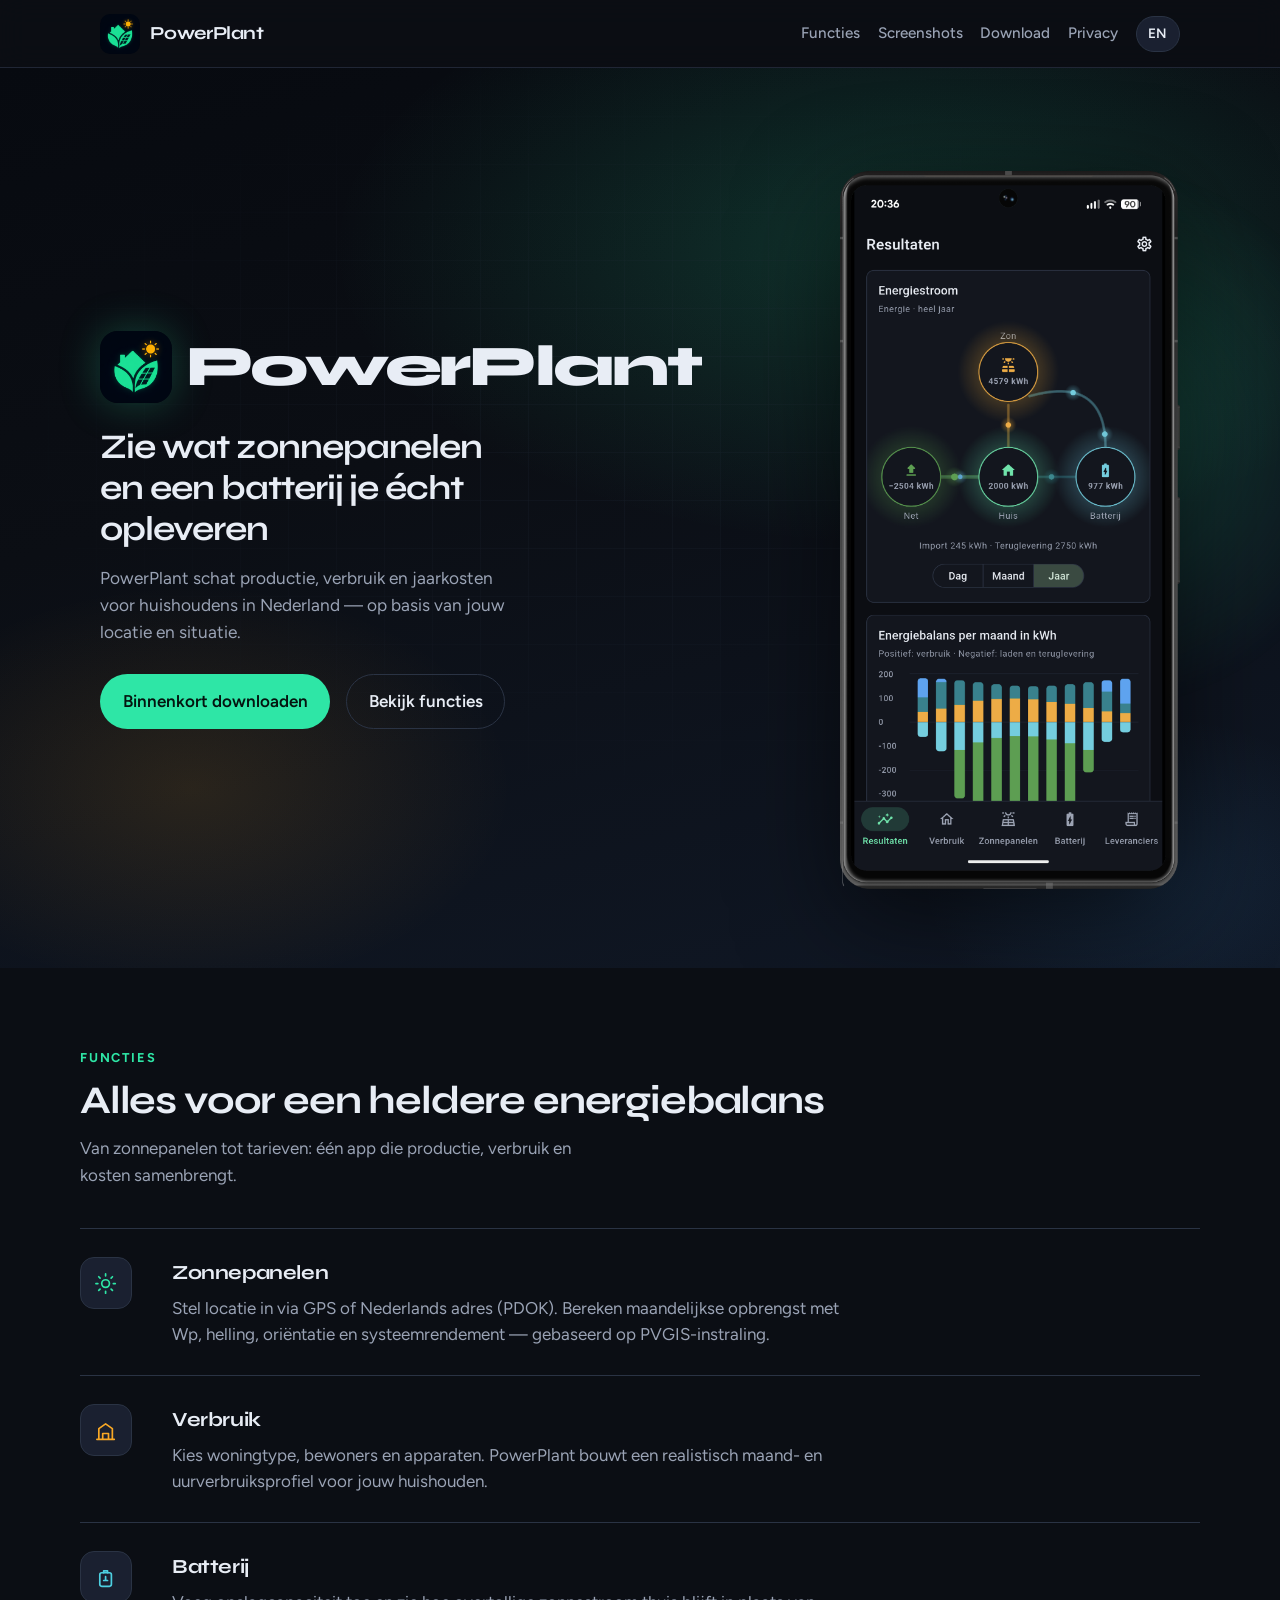
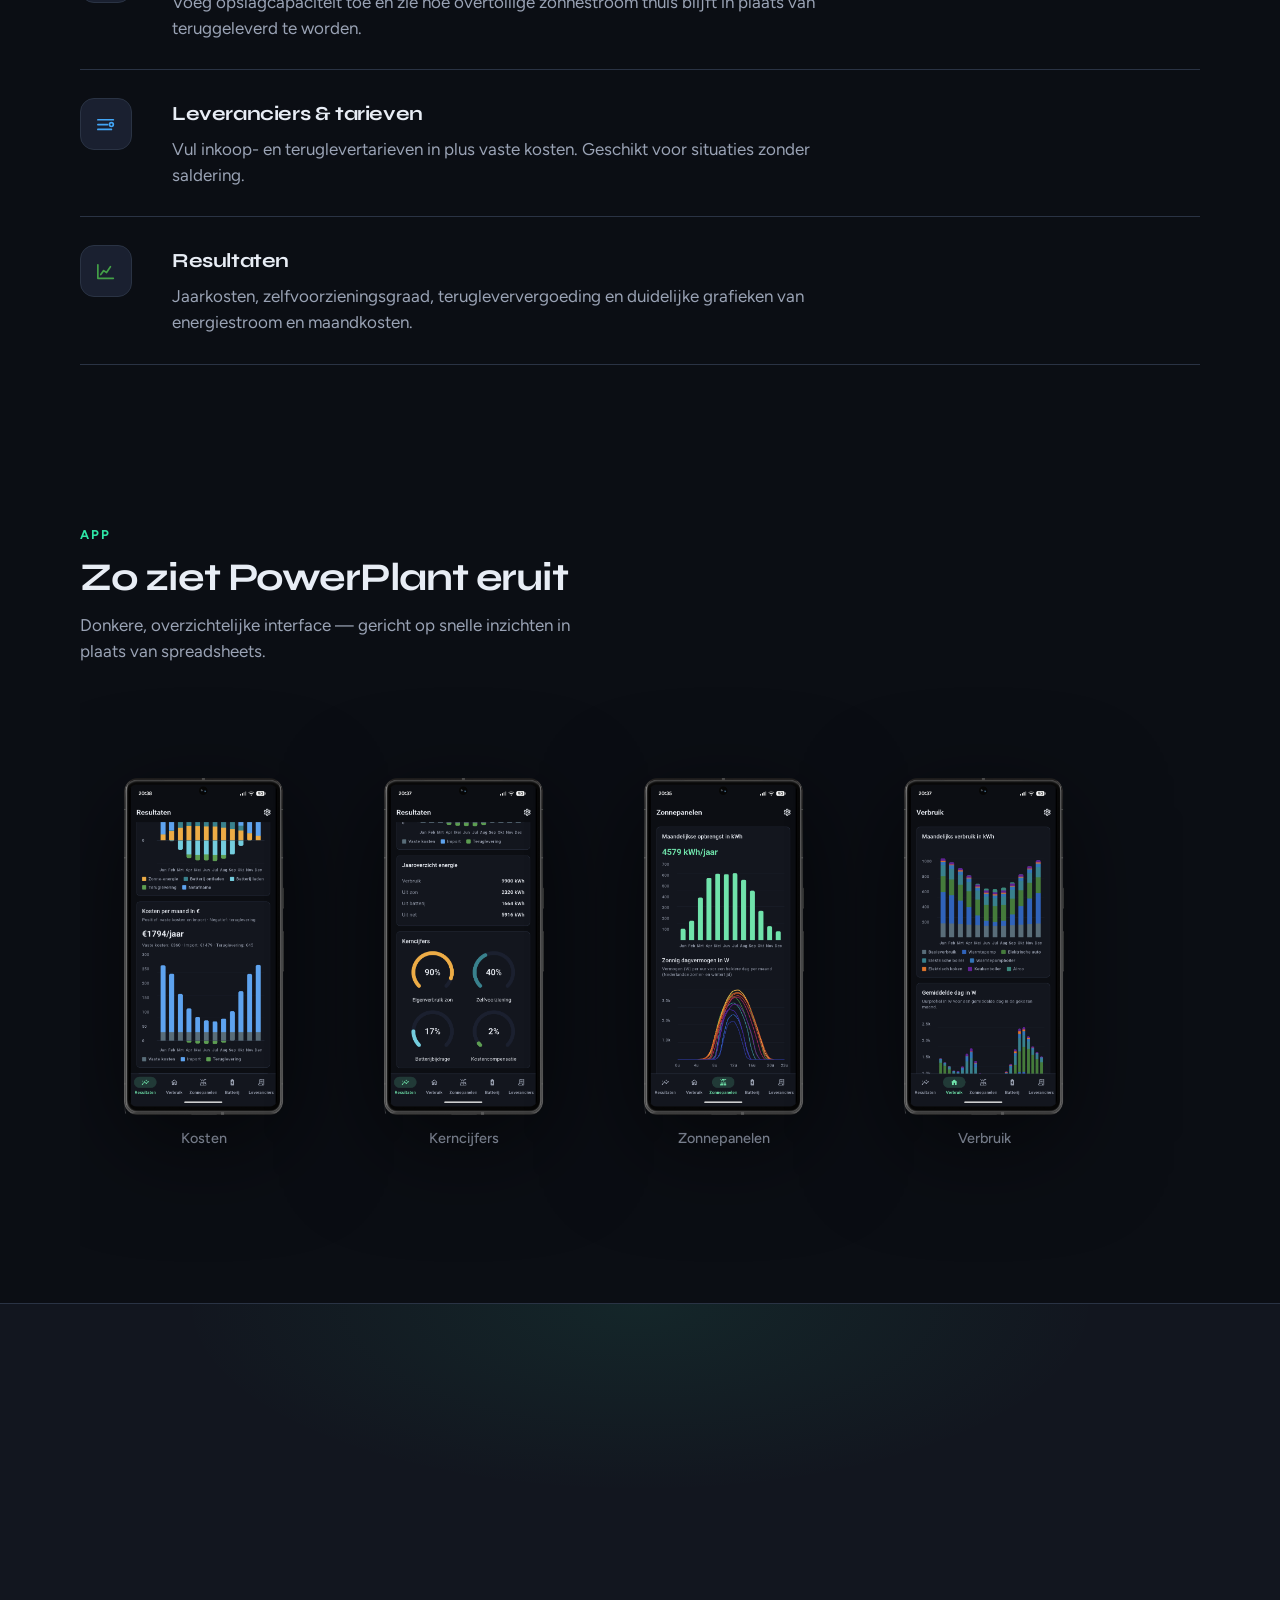
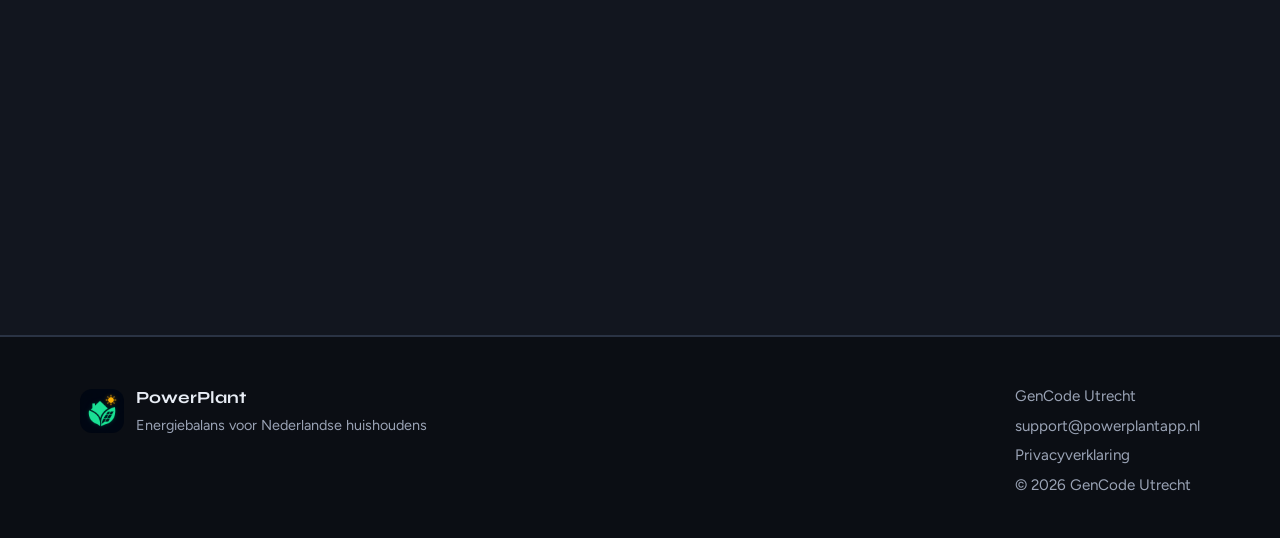
==== index.html @ ad1a7ab7 "Add files via upload" ====
<!DOCTYPE html>
<html lang="nl">
  <head>
    <meta charset="utf-8" />
    <meta name="viewport" content="width=device-width, initial-scale=1" />
    <meta name="i18n-title" content="meta.title" />
    <meta
      name="description"
      content="Schat zonne-opbrengst, verbruik, batterij en kosten in voor huishoudens in Nederland."
    />
    <title>PowerPlant — Energiebalans voor je huis</title>
    <link rel="icon" href="assets/logo.png" type="image/png" />
    <link rel="preconnect" href="https://fonts.googleapis.com" />
    <link rel="preconnect" href="https://fonts.gstatic.com" crossorigin />
    <link
      href="https://fonts.googleapis.com/css2?family=Figtree:wght@400;500;600;700&family=Syne:wght@600;700;800&display=swap"
      rel="stylesheet"
    />
    <link rel="stylesheet" href="css/styles.css" />
  </head>
  <body>
    <a class="skip-link" href="#main">Skip to content</a>

    <header class="site-header">
      <div class="header-inner">
        <a class="brand" href="index.html">
          <img src="assets/logo.png" width="40" height="40" alt="" />
          <span>PowerPlant</span>
        </a>
        <nav class="nav" aria-label="Primary">
          <a href="#features" data-i18n="nav.features">Functies</a>
          <a href="#screenshots" data-i18n="nav.screenshots">Screenshots</a>
          <a href="#download" data-i18n="nav.download">Download</a>
          <a href="privacy.html" data-i18n="nav.privacy">Privacy</a>
          <button
            type="button"
            class="lang-toggle"
            id="lang-toggle"
            data-i18n="nav.lang"
            data-i18n-aria="nav.langAria"
            aria-label="Switch to English"
          >
            EN
          </button>
        </nav>
      </div>
    </header>

    <main id="main">
      <section class="hero" aria-labelledby="hero-brand-name">
        <div class="hero-bg" aria-hidden="true"></div>
        <div class="hero-grid" aria-hidden="true"></div>
        <div class="hero-glow" aria-hidden="true"></div>
        <div class="hero-inner">
          <div class="hero-copy">
            <div class="hero-brand">
              <img src="assets/logo.png" width="72" height="72" alt="" />
              <p class="hero-brand-name" id="hero-brand-name">PowerPlant</p>
            </div>
            <h1 data-i18n="hero.headline">
              Zie wat zonnepanelen en een batterij je écht opleveren
            </h1>
            <p class="hero-lead" data-i18n="hero.lead">
              PowerPlant schat productie, verbruik en jaarkosten voor huishoudens
              in Nederland — op basis van jouw locatie en situatie.
            </p>
            <div class="hero-ctas">
              <a class="btn btn-primary" href="#download" data-i18n="hero.ctaPrimary"
                >Binnenkort downloaden</a
              >
              <a class="btn btn-ghost" href="#features" data-i18n="hero.ctaSecondary"
                >Bekijk functies</a
              >
            </div>
          </div>
          <div class="hero-visual">
            <img
              class="screenshot"
              src="assets/screenshots/screen-results1.png"
              alt="PowerPlant resultaten scherm"
              width="360"
              height="720"
            />
          </div>
        </div>
      </section>

      <section class="section" id="features" aria-labelledby="features-title">
        <div class="section-inner">
          <p class="eyebrow reveal" data-i18n="features.eyebrow">Functies</p>
          <h2 class="reveal" id="features-title" data-i18n="features.title">
            Alles voor een heldere energiebalans
          </h2>
          <p class="section-lead reveal" data-i18n="features.lead">
            Van zonnepanelen tot tarieven: één app die productie, verbruik en
            kosten samenbrengt.
          </p>

          <div class="feature-list">
            <article class="feature reveal">
              <div class="feature-icon" aria-hidden="true">
                <svg viewBox="0 0 24 24">
                  <circle cx="12" cy="12" r="4" />
                  <path d="M12 2v2M12 20v2M4.9 4.9l1.4 1.4M17.7 17.7l1.4 1.4M2 12h2M20 12h2M4.9 19.1l1.4-1.4M17.7 6.3l1.4-1.4" />
                </svg>
              </div>
              <div>
                <h3 data-i18n="features.solar.title">Zonnepanelen</h3>
                <p data-i18n="features.solar.body">
                  Stel locatie in via GPS of Nederlands adres (PDOK). Bereken
                  maandelijkse opbrengst met Wp, helling, oriëntatie en
                  systeemrendement — gebaseerd op PVGIS-instraling.
                </p>
              </div>
            </article>

            <article class="feature reveal">
              <div class="feature-icon" aria-hidden="true">
                <svg viewBox="0 0 24 24">
                  <path d="M3 21h18M5 21V10l7-5 7 5v11M9 21v-6h6v6" />
                </svg>
              </div>
              <div>
                <h3 data-i18n="features.usage.title">Verbruik</h3>
                <p data-i18n="features.usage.body">
                  Kies woningtype, bewoners en apparaten. PowerPlant bouwt een
                  realistisch maand- en uurverbruiksprofiel voor jouw huishouden.
                </p>
              </div>
            </article>

            <article class="feature reveal">
              <div class="feature-icon" aria-hidden="true">
                <svg viewBox="0 0 24 24">
                  <rect x="6" y="7" width="12" height="14" rx="2" />
                  <path d="M10 7V5h4v2M12 11v4M10 15h4" />
                </svg>
              </div>
              <div>
                <h3 data-i18n="features.battery.title">Batterij</h3>
                <p data-i18n="features.battery.body">
                  Voeg opslagcapaciteit toe en zie hoe overtollige zonnestroom
                  thuis blijft in plaats van teruggeleverd te worden.
                </p>
              </div>
            </article>

            <article class="feature reveal">
              <div class="feature-icon" aria-hidden="true">
                <svg viewBox="0 0 24 24">
                  <path d="M4 7h16M4 12h10M4 17h14" />
                  <circle cx="18" cy="12" r="2" />
                </svg>
              </div>
              <div>
                <h3 data-i18n="features.tariffs.title">Leveranciers & tarieven</h3>
                <p data-i18n="features.tariffs.body">
                  Vul inkoop- en teruglevertarieven in plus vaste kosten.
                  Geschikt voor situaties zonder saldering.
                </p>
              </div>
            </article>

            <article class="feature reveal">
              <div class="feature-icon" aria-hidden="true">
                <svg viewBox="0 0 24 24">
                  <path d="M4 19V5M4 19h16" />
                  <path d="M7 15l3-4 3 2 4-6" />
                </svg>
              </div>
              <div>
                <h3 data-i18n="features.results.title">Resultaten</h3>
                <p data-i18n="features.results.body">
                  Jaarkosten, zelfvoorzieningsgraad, terugleververgoeding en
                  duidelijke grafieken van energiestroom en maandkosten.
                </p>
              </div>
            </article>
          </div>
        </div>
      </section>

      <section class="section" id="screenshots" aria-labelledby="screens-title">
        <div class="section-inner">
          <p class="eyebrow reveal" data-i18n="screens.eyebrow">App</p>
          <h2 class="reveal" id="screens-title" data-i18n="screens.title">
            Zo ziet PowerPlant eruit
          </h2>
          <p class="section-lead reveal" data-i18n="screens.lead">
            Donkere, overzichtelijke interface — gericht op snelle inzichten in
            plaats van spreadsheets.
          </p>

          <div class="shots reveal" tabindex="0">
            <figure class="shot">
              <img
                class="screenshot"
                src="assets/screenshots/screen-results2.png"
                alt=""
                width="360"
                height="720"
              />
              <figcaption data-i18n="screens.resultsCosts">Kosten</figcaption>
            </figure>
            <figure class="shot">
              <img
                class="screenshot"
                src="assets/screenshots/screen-results3.png"
                alt=""
                width="360"
                height="720"
              />
              <figcaption data-i18n="screens.resultsKpis">Kerncijfers</figcaption>
            </figure>
            <figure class="shot">
              <img
                class="screenshot"
                src="assets/screenshots/screen-solar.png"
                alt=""
                width="360"
                height="720"
              />
              <figcaption data-i18n="screens.solar">Zonnepanelen</figcaption>
            </figure>
            <figure class="shot">
              <img
                class="screenshot"
                src="assets/screenshots/screen-usage.png"
                alt=""
                width="360"
                height="720"
              />
              <figcaption data-i18n="screens.usage">Verbruik</figcaption>
            </figure>
          </div>
        </div>
      </section>

      <section
        class="section download-section"
        id="download"
        aria-labelledby="download-title"
      >
        <div class="section-inner">
          <p class="eyebrow reveal" data-i18n="download.eyebrow">Download</p>
          <h2 class="reveal" id="download-title" data-i18n="download.title">
            Binnenkort in de stores
          </h2>
          <p class="section-lead reveal" data-i18n="download.lead">
            De app is nog niet gepubliceerd. Scan later de QR-codes hieronder, of
            kom terug wanneer we live gaan.
          </p>

          <div class="qr-row reveal">
            <a
              class="qr-slot is-disabled"
              id="link-play"
              href="#download"
              aria-disabled="true"
            >
              <div class="qr-frame">
                <img
                  src="assets/qr/google-play.svg"
                  alt=""
                  width="220"
                  height="220"
                />
                <div class="qr-badge" data-i18n="download.soon">
                  Binnenkort beschikbaar
                </div>
              </div>
              <div class="qr-meta">
                <strong data-i18n="download.play">Google Play</strong>
                <span data-i18n="download.qrHint">QR-code volgt bij publicatie</span>
              </div>
            </a>

            <a
              class="qr-slot is-disabled"
              id="link-appstore"
              href="#download"
              aria-disabled="true"
            >
              <div class="qr-frame">
                <img
                  src="assets/qr/app-store.svg"
                  alt=""
                  width="220"
                  height="220"
                />
                <div class="qr-badge" data-i18n="download.soon">
                  Binnenkort beschikbaar
                </div>
              </div>
              <div class="qr-meta">
                <strong data-i18n="download.appstore">App Store</strong>
                <span data-i18n="download.qrHint">QR-code volgt bij publicatie</span>
              </div>
            </a>
          </div>
        </div>
      </section>
    </main>

    <footer class="site-footer">
      <div class="footer-inner">
        <div class="footer-brand">
          <img src="assets/logo.png" width="44" height="44" alt="" />
          <div>
            <strong>PowerPlant</strong>
            <span data-i18n="footer.tagline"
              >Energiebalans voor Nederlandse huishoudens</span
            >
          </div>
        </div>
        <div class="footer-links">
          <span data-i18n="footer.company">GenCode Utrecht</span>
          <a href="mailto:support@powerplantapp.nl"
            >support@powerplantapp.nl</a
          >
          <a href="privacy.html" data-i18n="footer.privacy">Privacyverklaring</a>
          <span data-i18n="footer.rights">© 2026 GenCode Utrecht</span>
        </div>
      </div>
    </footer>

    <script src="js/i18n.js"></script>
    <script src="js/main.js"></script>
  </body>
</html>
---- css/styles.css ----
/* PowerPlant marketing site — brand palette from the Flutter app */

:root {
  --bg: #0b0e14;
  --bg-elevated: #12161f;
  --surface: #1a2030;
  --border: #2a3344;
  --text: #e8edf5;
  --muted: #9aa3b5;
  --accent: #2ee6a6;
  --accent-dim: #1aa87a;
  --solar: #f9a825;
  --grid: #42a5f5;
  --font-display: "Syne", "Segoe UI", sans-serif;
  --font-body: "Figtree", "Segoe UI", sans-serif;
  --max: 1120px;
  --radius: 18px;
  --ease: cubic-bezier(0.22, 1, 0.36, 1);
}

*,
*::before,
*::after {
  box-sizing: border-box;
}

html {
  scroll-behavior: smooth;
}

@media (prefers-reduced-motion: reduce) {
  html {
    scroll-behavior: auto;
  }
}

body {
  margin: 0;
  font-family: var(--font-body);
  font-size: 1.0625rem;
  line-height: 1.55;
  color: var(--text);
  background: var(--bg);
  -webkit-font-smoothing: antialiased;
}

img {
  max-width: 100%;
  display: block;
}

a {
  color: var(--accent);
  text-decoration-thickness: 1px;
  text-underline-offset: 0.18em;
}

a:hover {
  color: #7ff0c8;
}

.skip-link {
  position: absolute;
  left: -999px;
  top: 0;
  background: var(--accent);
  color: #04140f;
  padding: 0.6rem 1rem;
  z-index: 100;
}

.skip-link:focus {
  left: 1rem;
  top: 1rem;
}

/* —— Header —— */
.site-header {
  position: sticky;
  top: 0;
  z-index: 40;
  backdrop-filter: blur(14px);
  background: color-mix(in srgb, var(--bg) 82%, transparent);
  border-bottom: 1px solid color-mix(in srgb, var(--border) 70%, transparent);
}

.header-inner {
  max-width: var(--max);
  margin: 0 auto;
  padding: 0.85rem 1.25rem;
  display: flex;
  align-items: center;
  justify-content: space-between;
  gap: 1rem;
}

.brand {
  display: flex;
  align-items: center;
  gap: 0.65rem;
  color: var(--text);
  text-decoration: none;
  font-family: var(--font-display);
  font-weight: 700;
  font-size: 1.15rem;
  letter-spacing: -0.02em;
}

.brand img {
  width: 40px;
  height: 40px;
  border-radius: 10px;
}

.nav {
  display: flex;
  align-items: center;
  gap: 0.35rem 1.1rem;
  flex-wrap: wrap;
  justify-content: flex-end;
}

.nav a {
  color: var(--muted);
  text-decoration: none;
  font-size: 0.95rem;
  font-weight: 500;
}

.nav a:hover {
  color: var(--text);
}

.lang-toggle {
  appearance: none;
  border: 1px solid var(--border);
  background: var(--surface);
  color: var(--text);
  font: inherit;
  font-size: 0.85rem;
  font-weight: 600;
  letter-spacing: 0.04em;
  padding: 0.4rem 0.7rem;
  border-radius: 999px;
  cursor: pointer;
}

.lang-toggle:hover {
  border-color: var(--accent-dim);
  color: var(--accent);
}

.lang-toggle:focus-visible {
  outline: 2px solid var(--accent);
  outline-offset: 2px;
}

/* —— Hero —— */
.hero {
  position: relative;
  min-height: min(100vh, 920px);
  display: flex;
  align-items: center;
  overflow: hidden;
  isolation: isolate;
}

.hero-bg {
  position: absolute;
  inset: 0;
  z-index: -2;
  background:
    radial-gradient(ellipse 80% 60% at 70% 20%, rgba(46, 230, 166, 0.18), transparent 55%),
    radial-gradient(ellipse 50% 45% at 15% 80%, rgba(249, 168, 37, 0.12), transparent 50%),
    radial-gradient(ellipse 40% 40% at 90% 90%, rgba(66, 165, 245, 0.1), transparent 45%),
    linear-gradient(165deg, #070a10 0%, #0b0e14 40%, #101826 100%);
}

.hero-grid {
  position: absolute;
  inset: 0;
  z-index: -1;
  opacity: 0.35;
  background-image:
    linear-gradient(rgba(42, 51, 68, 0.45) 1px, transparent 1px),
    linear-gradient(90deg, rgba(42, 51, 68, 0.45) 1px, transparent 1px);
  background-size: 48px 48px;
  mask-image: radial-gradient(ellipse 70% 60% at 50% 40%, #000 20%, transparent 75%);
}

.hero-glow {
  position: absolute;
  width: min(70vw, 560px);
  height: min(70vw, 560px);
  right: -8%;
  top: 10%;
  border-radius: 50%;
  background: radial-gradient(circle, rgba(46, 230, 166, 0.22), transparent 68%);
  filter: blur(8px);
  pointer-events: none;
  transition: transform 0.4s var(--ease);
  z-index: -1;
}

.hero-inner {
  max-width: var(--max);
  margin: 0 auto;
  padding: 5.5rem 1.25rem 4rem;
  display: grid;
  grid-template-columns: 1.05fr 0.95fr;
  gap: 2.5rem 3rem;
  align-items: center;
  width: 100%;
}

.hero-brand {
  display: flex;
  align-items: center;
  gap: 0.85rem;
  margin-bottom: 1.4rem;
}

.hero-brand img {
  width: 72px;
  height: 72px;
  border-radius: 18px;
  box-shadow: 0 0 40px rgba(46, 230, 166, 0.25);
  animation: brand-pulse 4.5s var(--ease) infinite;
}

.hero-brand-name {
  font-family: var(--font-display);
  font-size: clamp(2.4rem, 5vw, 3.6rem);
  font-weight: 800;
  letter-spacing: -0.04em;
  line-height: 1;
  margin: 0;
}

.hero h1 {
  font-family: var(--font-display);
  font-size: clamp(1.55rem, 3.2vw, 2.15rem);
  font-weight: 650;
  letter-spacing: -0.03em;
  line-height: 1.2;
  margin: 0 0 1rem;
  max-width: 18ch;
  color: var(--text);
}

.hero-lead {
  margin: 0 0 1.75rem;
  color: var(--muted);
  max-width: 38ch;
  font-size: 1.08rem;
}

.hero-ctas {
  display: flex;
  flex-wrap: wrap;
  gap: 0.75rem 1rem;
}

.btn {
  display: inline-flex;
  align-items: center;
  justify-content: center;
  gap: 0.4rem;
  font: inherit;
  font-weight: 600;
  padding: 0.85rem 1.35rem;
  border-radius: 999px;
  text-decoration: none;
  border: 1px solid transparent;
  transition: transform 0.25s var(--ease), background 0.25s, border-color 0.25s, color 0.25s;
}

.btn:hover {
  transform: translateY(-1px);
}

.btn-primary {
  background: var(--accent);
  color: #04140f;
}

.btn-primary:hover {
  background: #5aefbc;
  color: #04140f;
}

.btn-ghost {
  background: transparent;
  border-color: var(--border);
  color: var(--text);
}

.btn-ghost:hover {
  border-color: var(--accent-dim);
  color: var(--accent);
}

.hero-visual {
  justify-self: end;
  position: relative;
  width: min(100%, 340px);
}

/* Device bezel is baked into the PNG — no CSS phone chrome */
.screenshot {
  width: 100%;
  height: auto;
  display: block;
  filter: drop-shadow(0 28px 50px rgba(0, 0, 0, 0.55));
  animation: float-in 1.1s var(--ease) both;
}

/* —— Sections —— */
.section {
  padding: 5rem 1.25rem;
}

.section-inner {
  max-width: var(--max);
  margin: 0 auto;
}

.eyebrow {
  font-size: 0.8rem;
  font-weight: 700;
  letter-spacing: 0.14em;
  text-transform: uppercase;
  color: var(--accent);
  margin: 0 0 0.65rem;
}

.section h2 {
  font-family: var(--font-display);
  font-size: clamp(1.75rem, 3.5vw, 2.45rem);
  letter-spacing: -0.03em;
  margin: 0 0 0.75rem;
  line-height: 1.15;
}

.section-lead {
  color: var(--muted);
  max-width: 48ch;
  margin: 0 0 2.5rem;
}

/* Features — stacked bands, not card grid */
.feature-list {
  display: flex;
  flex-direction: column;
  gap: 0;
  border-top: 1px solid var(--border);
}

.feature {
  display: grid;
  grid-template-columns: 4.5rem 1fr;
  gap: 1.25rem;
  padding: 1.75rem 0;
  border-bottom: 1px solid var(--border);
}

.feature-icon {
  width: 3.25rem;
  height: 3.25rem;
  border-radius: 14px;
  display: grid;
  place-items: center;
  background: var(--surface);
  border: 1px solid var(--border);
  color: var(--accent);
}

.feature-icon svg {
  width: 1.45rem;
  height: 1.45rem;
  fill: none;
  stroke: currentColor;
  stroke-width: 1.75;
  stroke-linecap: round;
  stroke-linejoin: round;
}

.feature:nth-child(2) .feature-icon {
  color: var(--solar);
}
.feature:nth-child(3) .feature-icon {
  color: #4dd0e1;
}
.feature:nth-child(4) .feature-icon {
  color: var(--grid);
}
.feature:nth-child(5) .feature-icon {
  color: #43a047;
}

.feature h3 {
  font-family: var(--font-display);
  font-size: 1.25rem;
  margin: 0 0 0.4rem;
  letter-spacing: -0.02em;
}

.feature p {
  margin: 0;
  color: var(--muted);
  max-width: 62ch;
}

/* Screenshots gallery */
.shots {
  display: grid;
  grid-auto-flow: column;
  grid-auto-columns: minmax(200px, 240px);
  gap: 1.25rem;
  /* auto + visible forces both axes to scroll; clip Y avoids a vertical bar */
  overflow-x: auto;
  overflow-y: clip;
  padding: 10rem 0.25rem;
  margin-block: -6.5rem;
  scroll-snap-type: x mandatory;
  -webkit-overflow-scrolling: touch;
  scrollbar-width: thin;
}

.shot {
  scroll-snap-align: start;
  overflow: visible;
  position: relative;
  z-index: 0;
}

.shot .screenshot {
  animation: none;
  transition: transform 0.35s var(--ease);
  transform-origin: center center;
}

.shot:hover {
  z-index: 10;
}

.shot:hover .screenshot {
  transform: scale(1.5);
}

.shot figcaption {
  margin-top: 0.75rem;
  text-align: center;
  color: var(--muted);
  font-size: 0.9rem;
  font-weight: 500;
}

/* Download / QR */
.download-section {
  background:
    radial-gradient(ellipse 60% 50% at 50% 0%, rgba(46, 230, 166, 0.08), transparent 60%),
    var(--bg-elevated);
  border-block: 1px solid var(--border);
}

.qr-row {
  display: grid;
  grid-template-columns: repeat(2, minmax(0, 280px));
  gap: 1.75rem;
  justify-content: start;
}

.qr-slot {
  display: flex;
  flex-direction: column;
  align-items: flex-start;
  gap: 0.85rem;
  color: inherit;
  text-decoration: none;
}

.qr-slot.is-disabled {
  cursor: default;
  pointer-events: none;
}

.qr-frame {
  width: 100%;
  max-width: 220px;
  aspect-ratio: 1;
  padding: 0.85rem;
  background: #e8edf5;
  border-radius: 16px;
  position: relative;
  box-shadow: 0 12px 40px rgba(0, 0, 0, 0.35);
}

.qr-frame img {
  width: 100%;
  height: 100%;
  object-fit: contain;
  opacity: 0.55;
  filter: grayscale(0.2);
}

.qr-badge {
  position: absolute;
  inset: 0;
  display: grid;
  place-items: center;
  text-align: center;
  padding: 1rem;
  font-family: var(--font-display);
  font-weight: 700;
  font-size: 0.95rem;
  color: #04140f;
  background: color-mix(in srgb, #e8edf5 55%, transparent);
  backdrop-filter: blur(1px);
}

.qr-meta strong {
  display: block;
  font-family: var(--font-display);
  font-size: 1.15rem;
  color: var(--text);
  margin-bottom: 0.15rem;
}

.qr-meta span {
  color: var(--muted);
  font-size: 0.9rem;
}

/* Footer */
.site-footer {
  padding: 3rem 1.25rem 2.5rem;
  border-top: 1px solid var(--border);
}

.footer-inner {
  max-width: var(--max);
  margin: 0 auto;
  display: flex;
  flex-wrap: wrap;
  gap: 1.5rem 2.5rem;
  justify-content: space-between;
  align-items: flex-start;
}

.footer-brand {
  display: flex;
  gap: 0.75rem;
  align-items: center;
}

.footer-brand img {
  width: 44px;
  height: 44px;
  border-radius: 12px;
}

.footer-brand strong {
  font-family: var(--font-display);
  display: block;
}

.footer-brand span {
  color: var(--muted);
  font-size: 0.9rem;
}

.footer-links {
  display: flex;
  flex-direction: column;
  gap: 0.4rem;
  color: var(--muted);
  font-size: 0.95rem;
}

.footer-links a {
  color: var(--muted);
  text-decoration: none;
}

.footer-links a:hover {
  color: var(--accent);
}

/* Privacy page */
.privacy-page {
  padding: 3rem 1.25rem 5rem;
}

.privacy-inner {
  max-width: 720px;
  margin: 0 auto;
}

.privacy-inner h1 {
  font-family: var(--font-display);
  font-size: clamp(1.8rem, 4vw, 2.5rem);
  letter-spacing: -0.03em;
  margin: 1rem 0 0.35rem;
}

.privacy-updated {
  color: var(--muted);
  margin: 0 0 2rem;
  font-size: 0.95rem;
}

.privacy-inner h2 {
  font-family: var(--font-display);
  font-size: 1.2rem;
  margin: 2rem 0 0.65rem;
  letter-spacing: -0.02em;
}

.privacy-inner p,
.privacy-inner li {
  color: var(--muted);
}

.privacy-inner ul {
  padding-left: 1.2rem;
}

.back-link {
  color: var(--muted);
  text-decoration: none;
  font-weight: 500;
}

.back-link:hover {
  color: var(--accent);
}

/* Motion */
.reveal {
  opacity: 0;
  transform: translateY(18px);
  transition: opacity 0.7s var(--ease), transform 0.7s var(--ease);
}

.reveal.is-visible {
  opacity: 1;
  transform: none;
}

@keyframes float-in {
  from {
    opacity: 0;
    transform: translateY(28px) scale(0.97);
  }
  to {
    opacity: 1;
    transform: none;
  }
}

@keyframes brand-pulse {
  0%,
  100% {
    box-shadow: 0 0 32px rgba(46, 230, 166, 0.2);
  }
  50% {
    box-shadow: 0 0 48px rgba(46, 230, 166, 0.38);
  }
}

@media (prefers-reduced-motion: reduce) {
  .reveal {
    opacity: 1;
    transform: none;
    transition: none;
  }
  .screenshot,
  .hero-brand img {
    animation: none;
  }
  .shot .screenshot {
    transition: none;
  }
  .shot:hover .screenshot {
    transform: none;
  }
}

/* Responsive */
@media (max-width: 860px) {
  .hero-inner {
    grid-template-columns: 1fr;
    padding-top: 3.5rem;
    text-align: left;
  }

  .hero-visual {
    justify-self: center;
    order: -1;
    width: min(100%, 260px);
  }

  .hero h1 {
    max-width: none;
  }

  .nav a:not(.lang-toggle) {
    display: none;
  }

  .qr-row {
    grid-template-columns: 1fr;
  }
}

@media (max-width: 480px) {
  .feature {
    grid-template-columns: 1fr;
    gap: 0.75rem;
  }
}
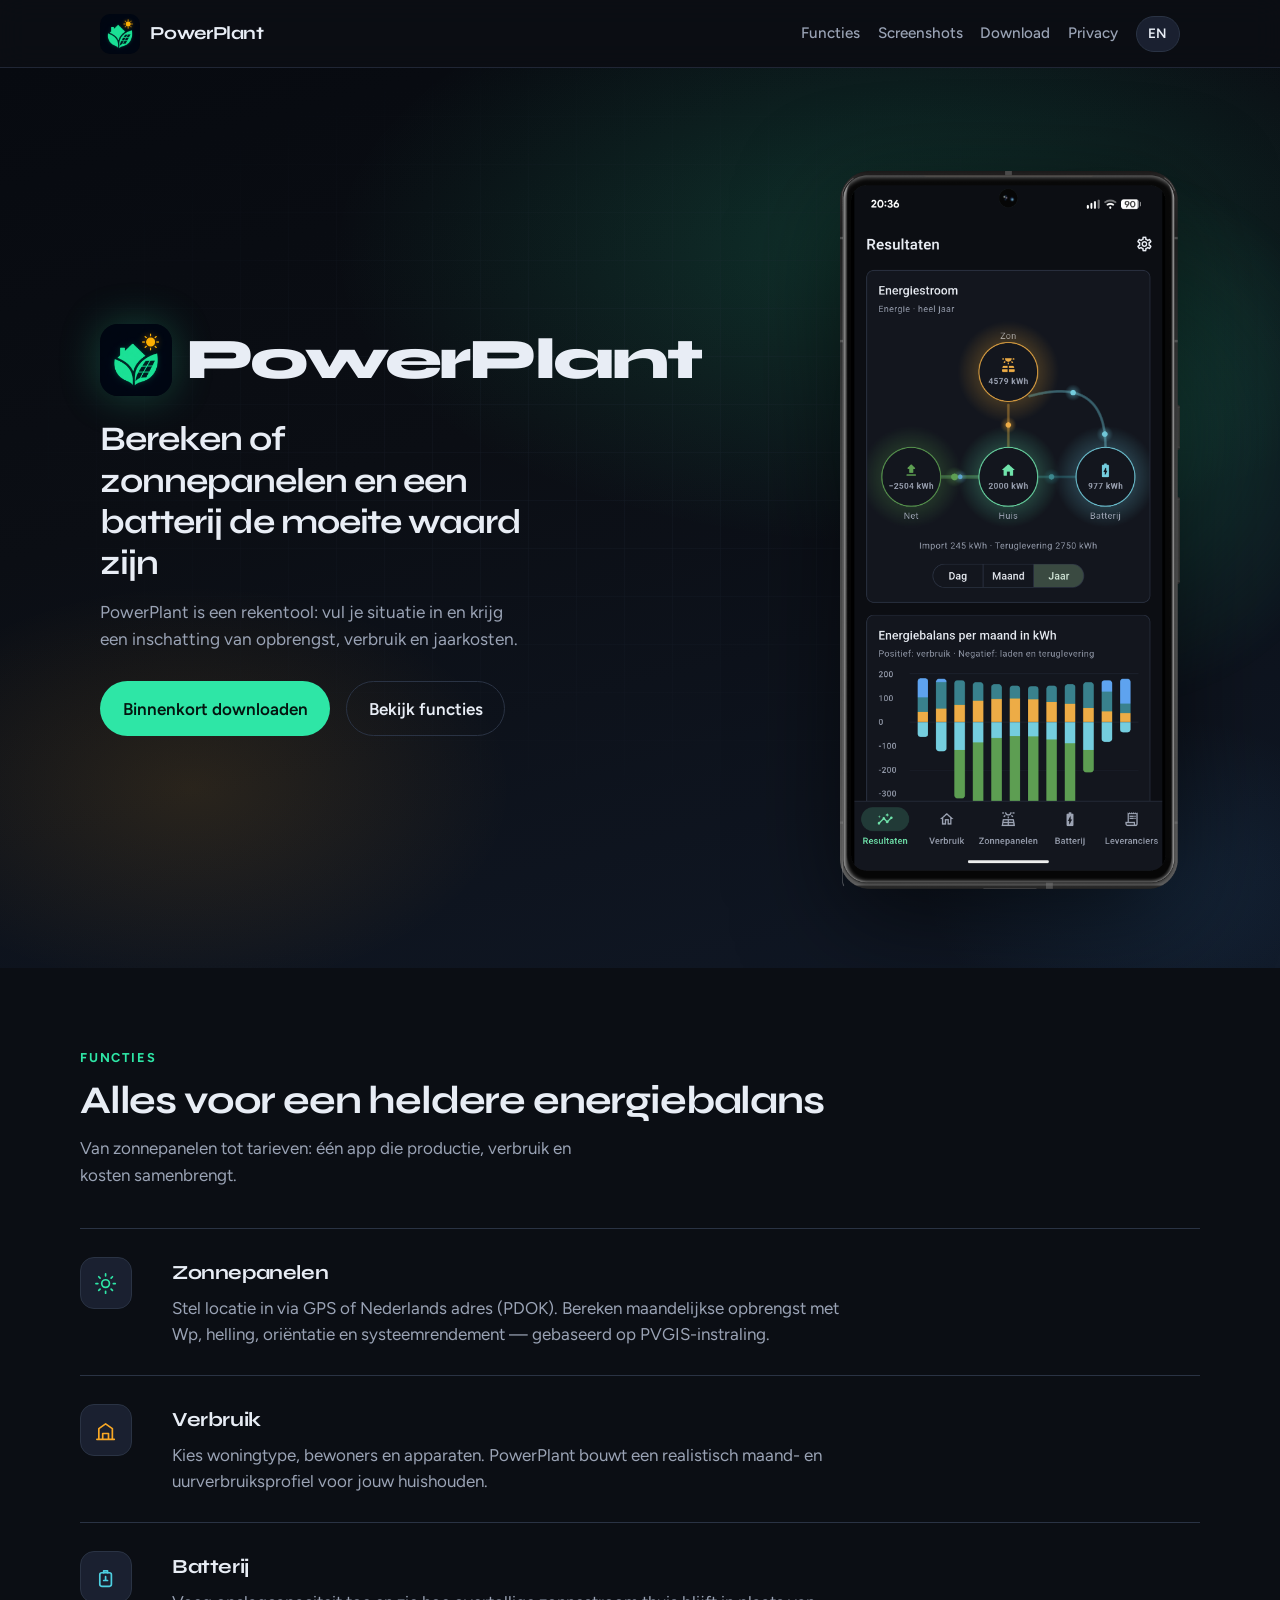
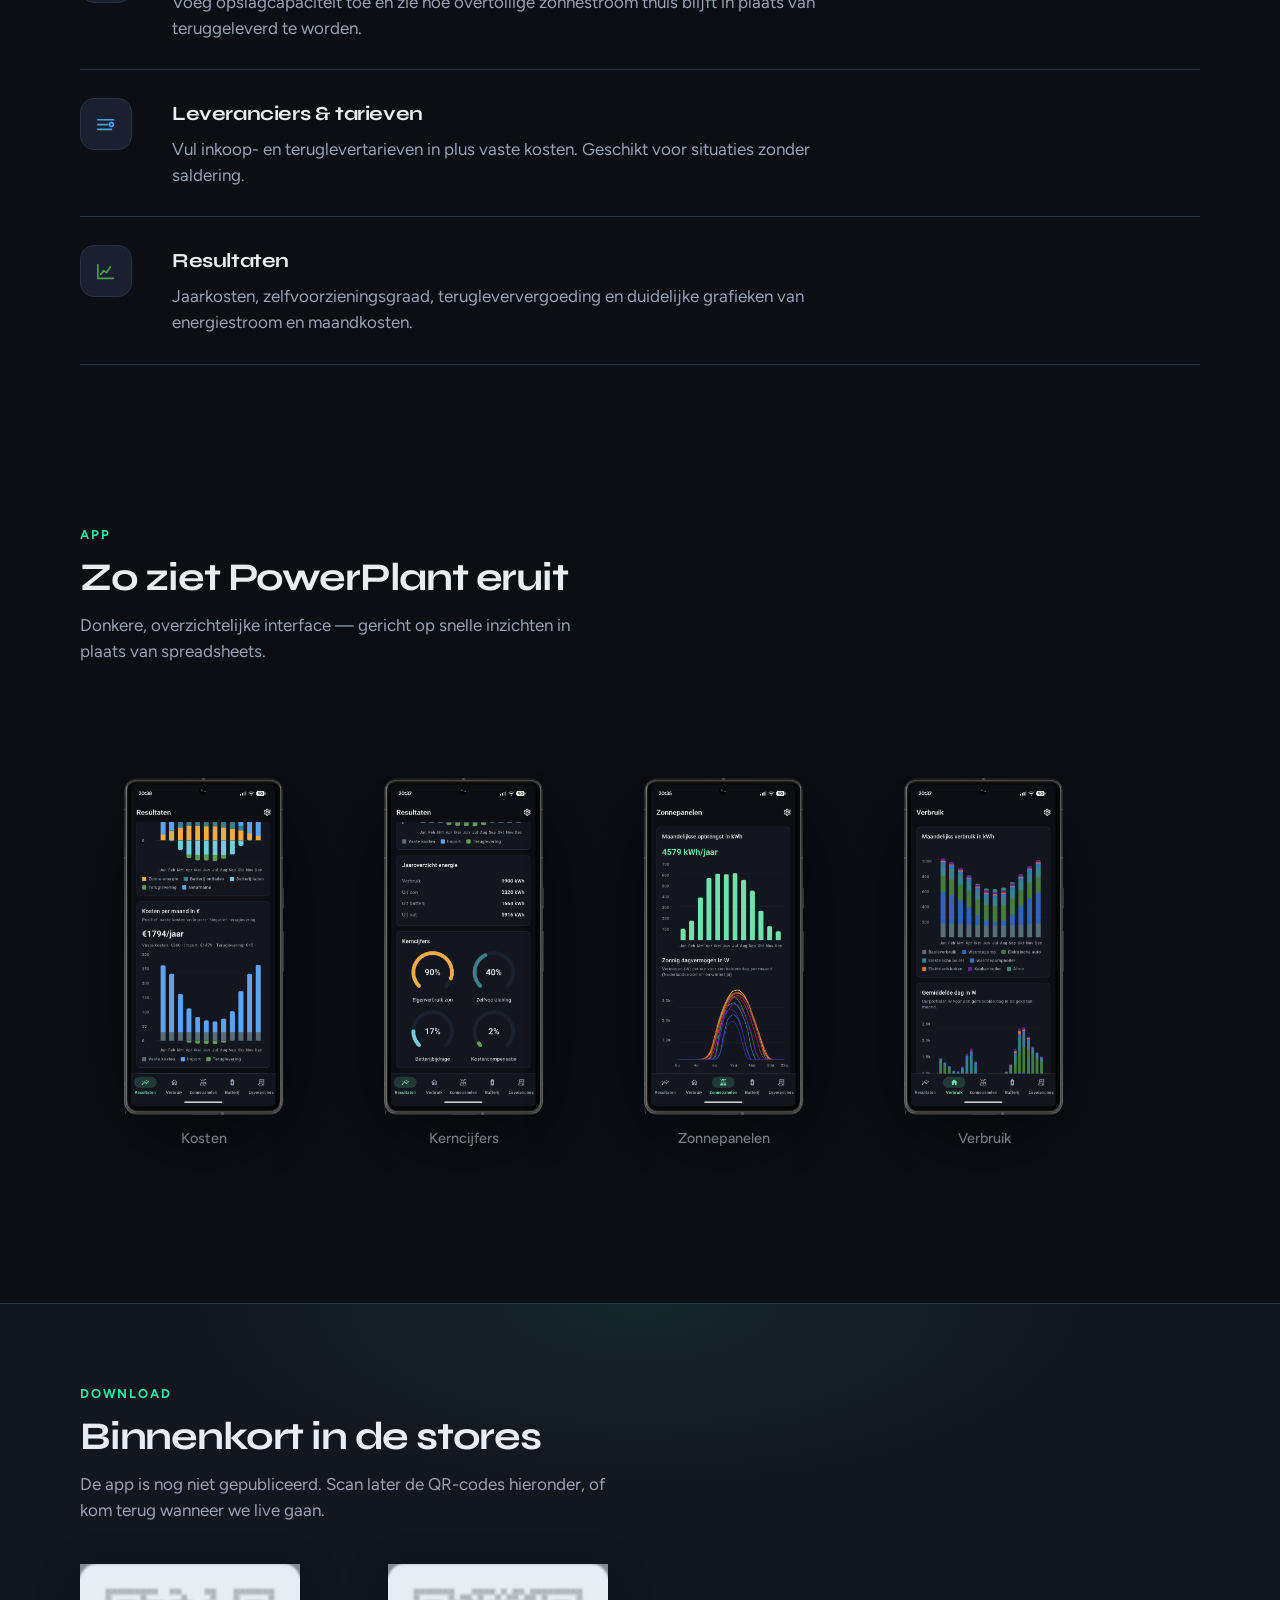
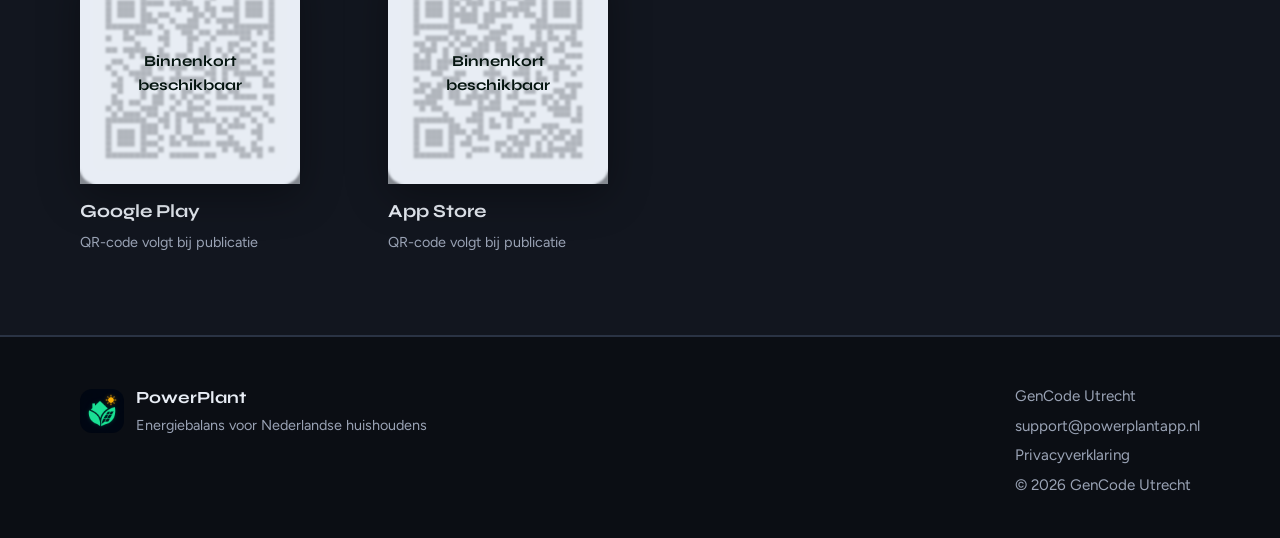
==== commit 91f9f43b: "Update landing page" ====
--- a/index.html
+++ b/index.html
@@ -6,7 +6,7 @@
     <meta name="i18n-title" content="meta.title" />
     <meta
       name="description"
-      content="Schat zonne-opbrengst, verbruik, batterij en kosten in voor huishoudens in Nederland."
+      content="PowerPlant is een rekentool: schat opbrengst, verbruik en jaarkosten van zonnepanelen en batterij in voor huishoudens in Nederland."
     />
     <title>PowerPlant — Energiebalans voor je huis</title>
     <link rel="icon" href="assets/logo.png" type="image/png" />
@@ -58,11 +58,11 @@
               <p class="hero-brand-name" id="hero-brand-name">PowerPlant</p>
             </div>
             <h1 data-i18n="hero.headline">
-              Zie wat zonnepanelen en een batterij je écht opleveren
+              Bereken of zonnepanelen en een batterij de moeite waard zijn
             </h1>
             <p class="hero-lead" data-i18n="hero.lead">
-              PowerPlant schat productie, verbruik en jaarkosten voor huishoudens
-              in Nederland — op basis van jouw locatie en situatie.
+              PowerPlant is een rekentool: vul je situatie in en krijg een
+              inschatting van opbrengst, verbruik en jaarkosten.
             </p>
             <div class="hero-ctas">
               <a class="btn btn-primary" href="#download" data-i18n="hero.ctaPrimary"
--- a/css/styles.css
+++ b/css/styles.css
@@ -444,8 +444,10 @@
   z-index: 10;
 }
 
-.shot:hover .screenshot {
-  transform: scale(1.5);
+@media (hover: hover) and (min-width: 861px) {
+  .shot:hover .screenshot {
+    transform: scale(1.5);
+  }
 }
 
 .shot figcaption {
@@ -622,6 +624,10 @@
   color: var(--muted);
 }
 
+.privacy-pre {
+  white-space: pre-line;
+}
+
 .privacy-inner ul {
   padding-left: 1.2rem;
 }
@@ -689,6 +695,15 @@
 
 /* Responsive */
 @media (max-width: 860px) {
+  html,
+  body {
+    overflow-x: clip;
+  }
+
+  .hero {
+    min-height: auto;
+  }
+
   .hero-inner {
     grid-template-columns: 1fr;
     padding-top: 3.5rem;
@@ -701,12 +716,33 @@
     width: min(100%, 260px);
   }
 
+  .hero-brand img {
+    width: 48px;
+    height: 48px;
+    border-radius: 12px;
+    flex-shrink: 0;
+  }
+
+  .hero-brand-name {
+    font-size: clamp(1.5rem, 8vw, 2.1rem);
+  }
+
   .hero h1 {
     max-width: none;
   }
 
   .nav a:not(.lang-toggle) {
     display: none;
+  }
+
+  .section {
+    padding: 3rem 1rem;
+  }
+
+  .shots {
+    padding: 1rem 0.25rem 1.5rem;
+    margin-block: 0;
+    grid-auto-columns: minmax(160px, 70vw);
   }
 
   .qr-row {
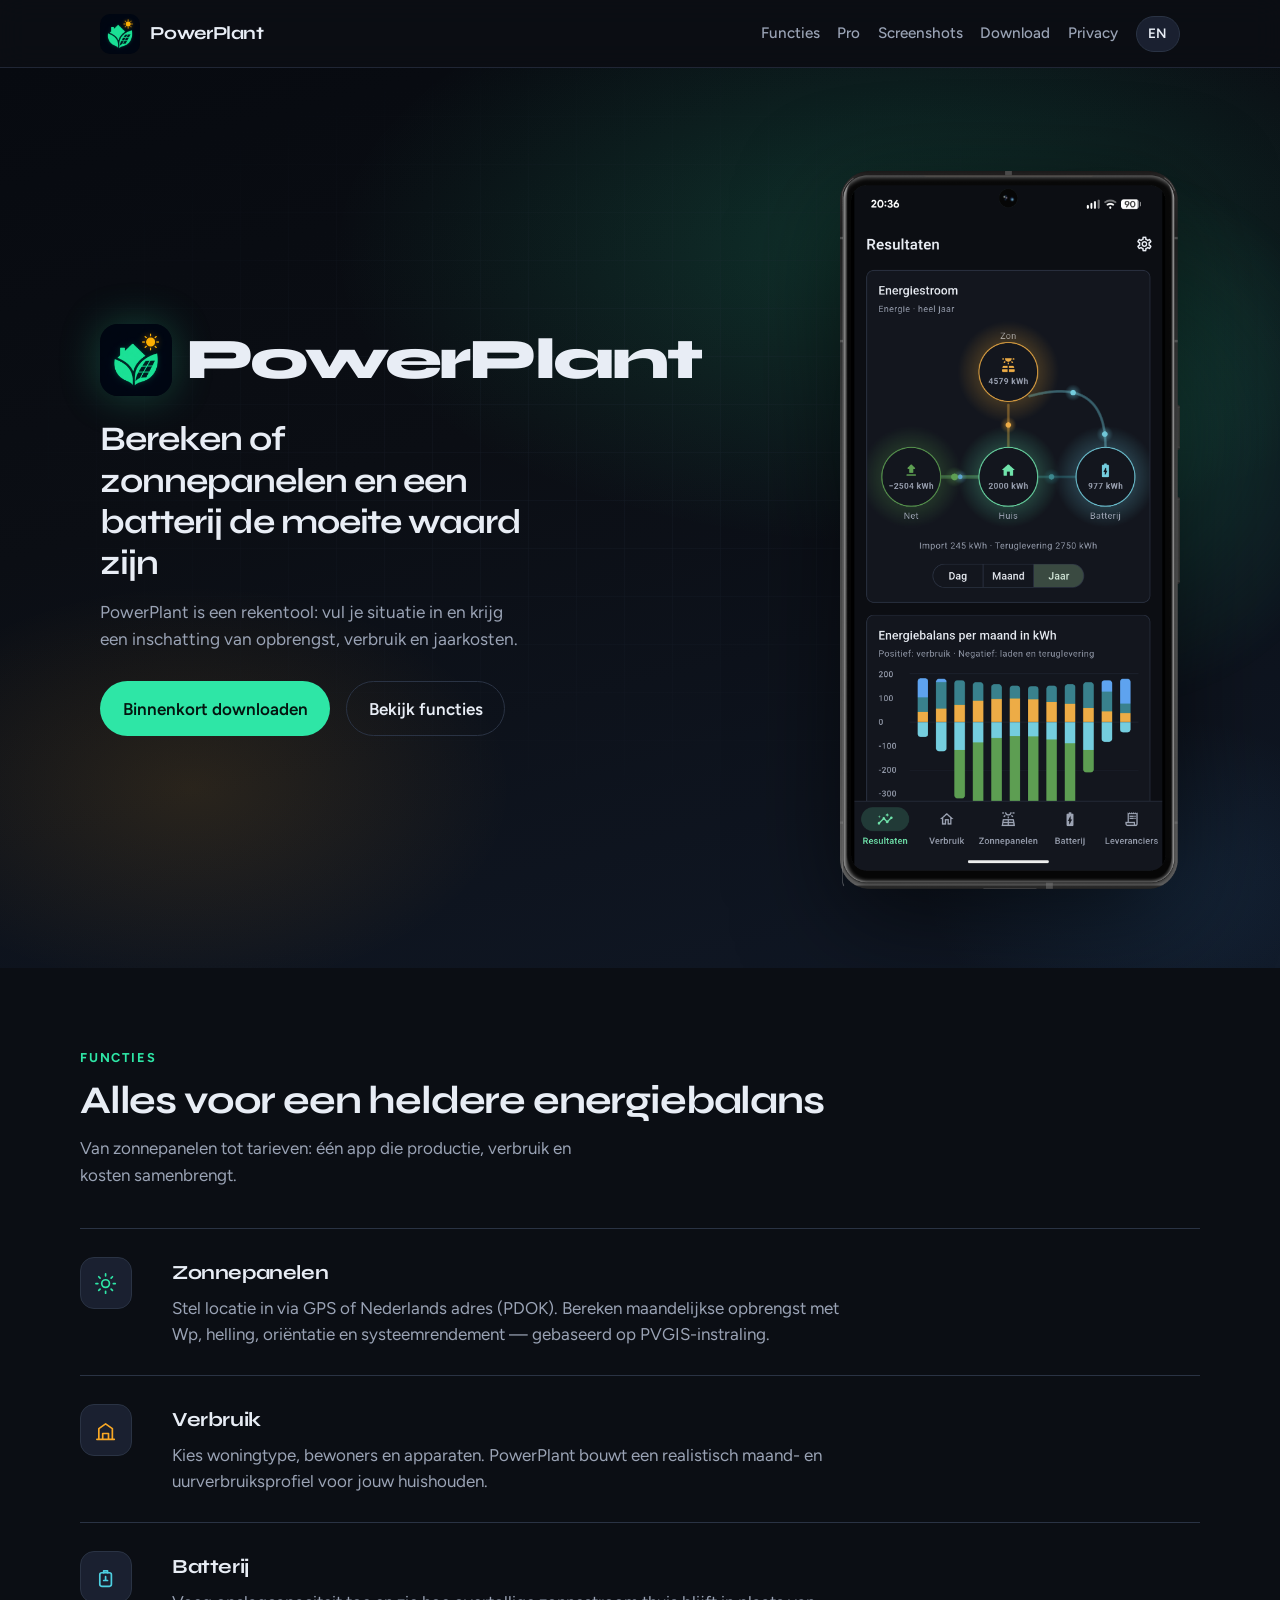
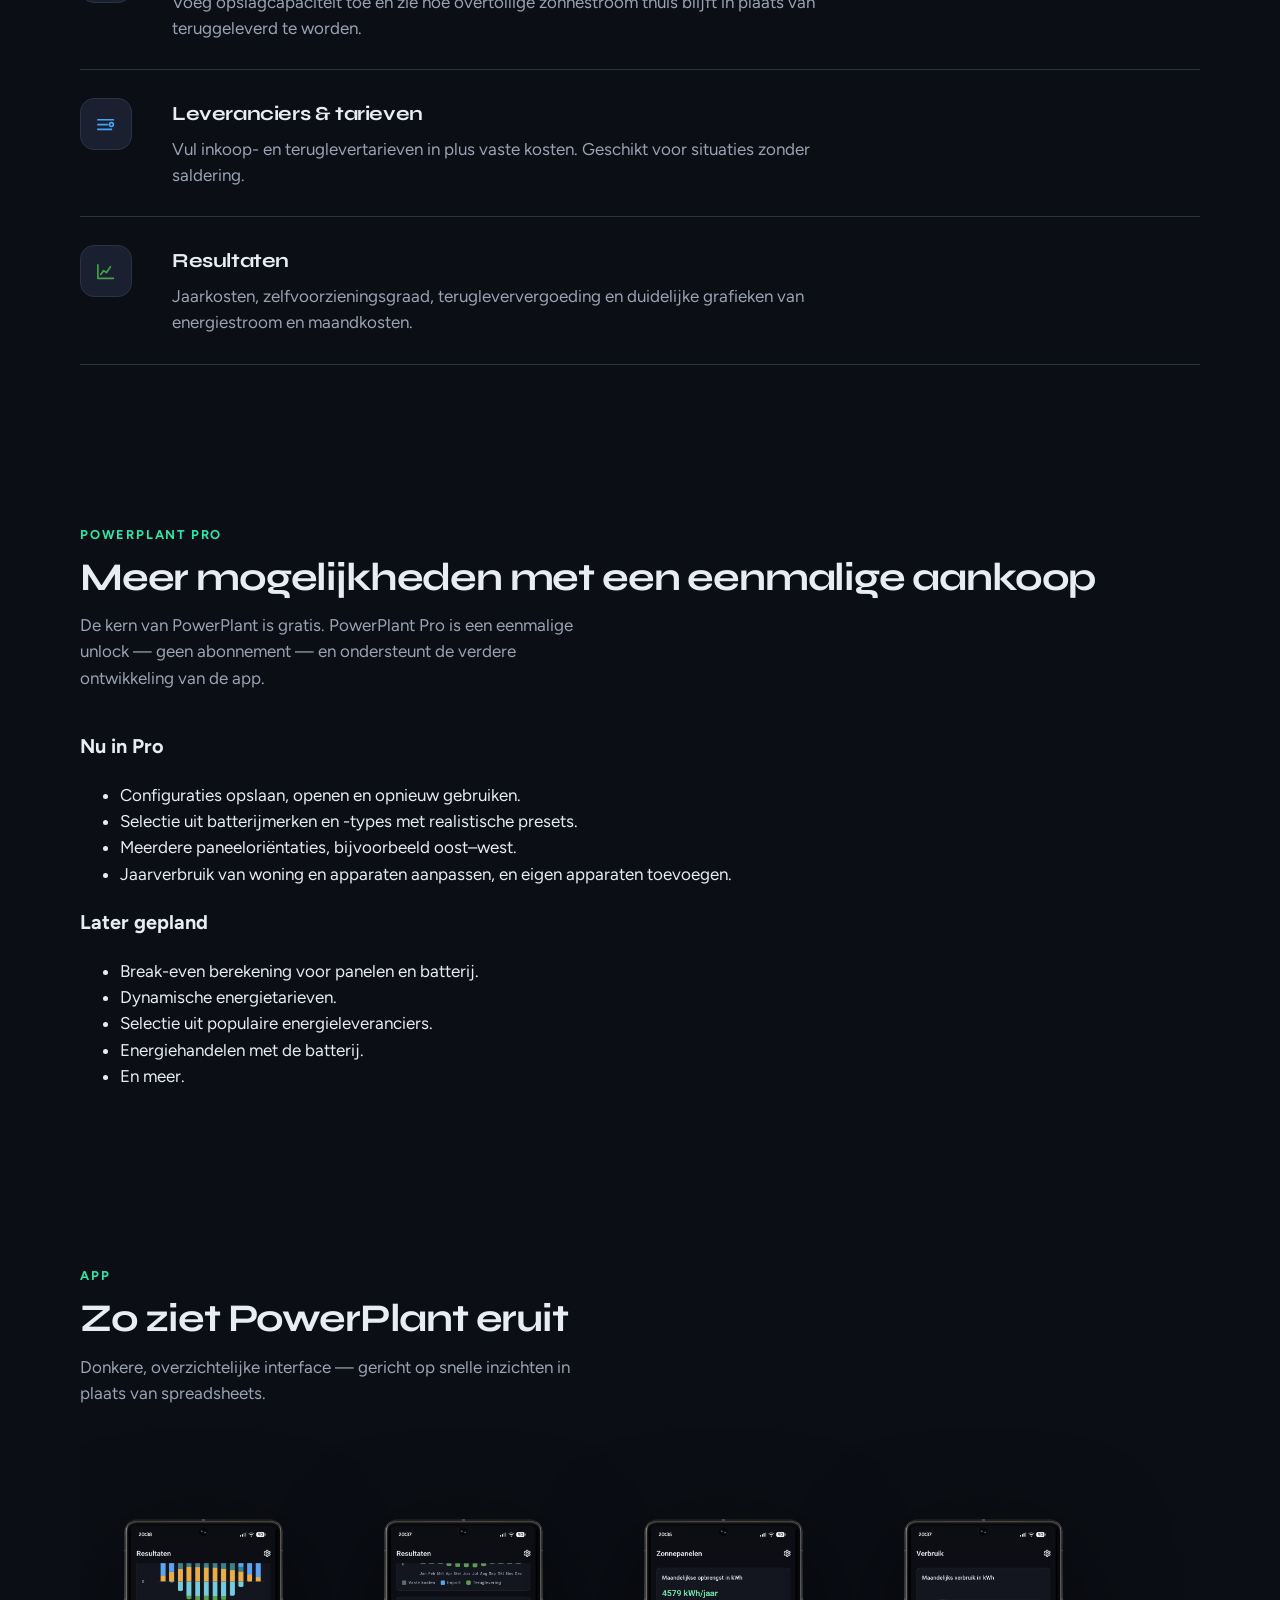
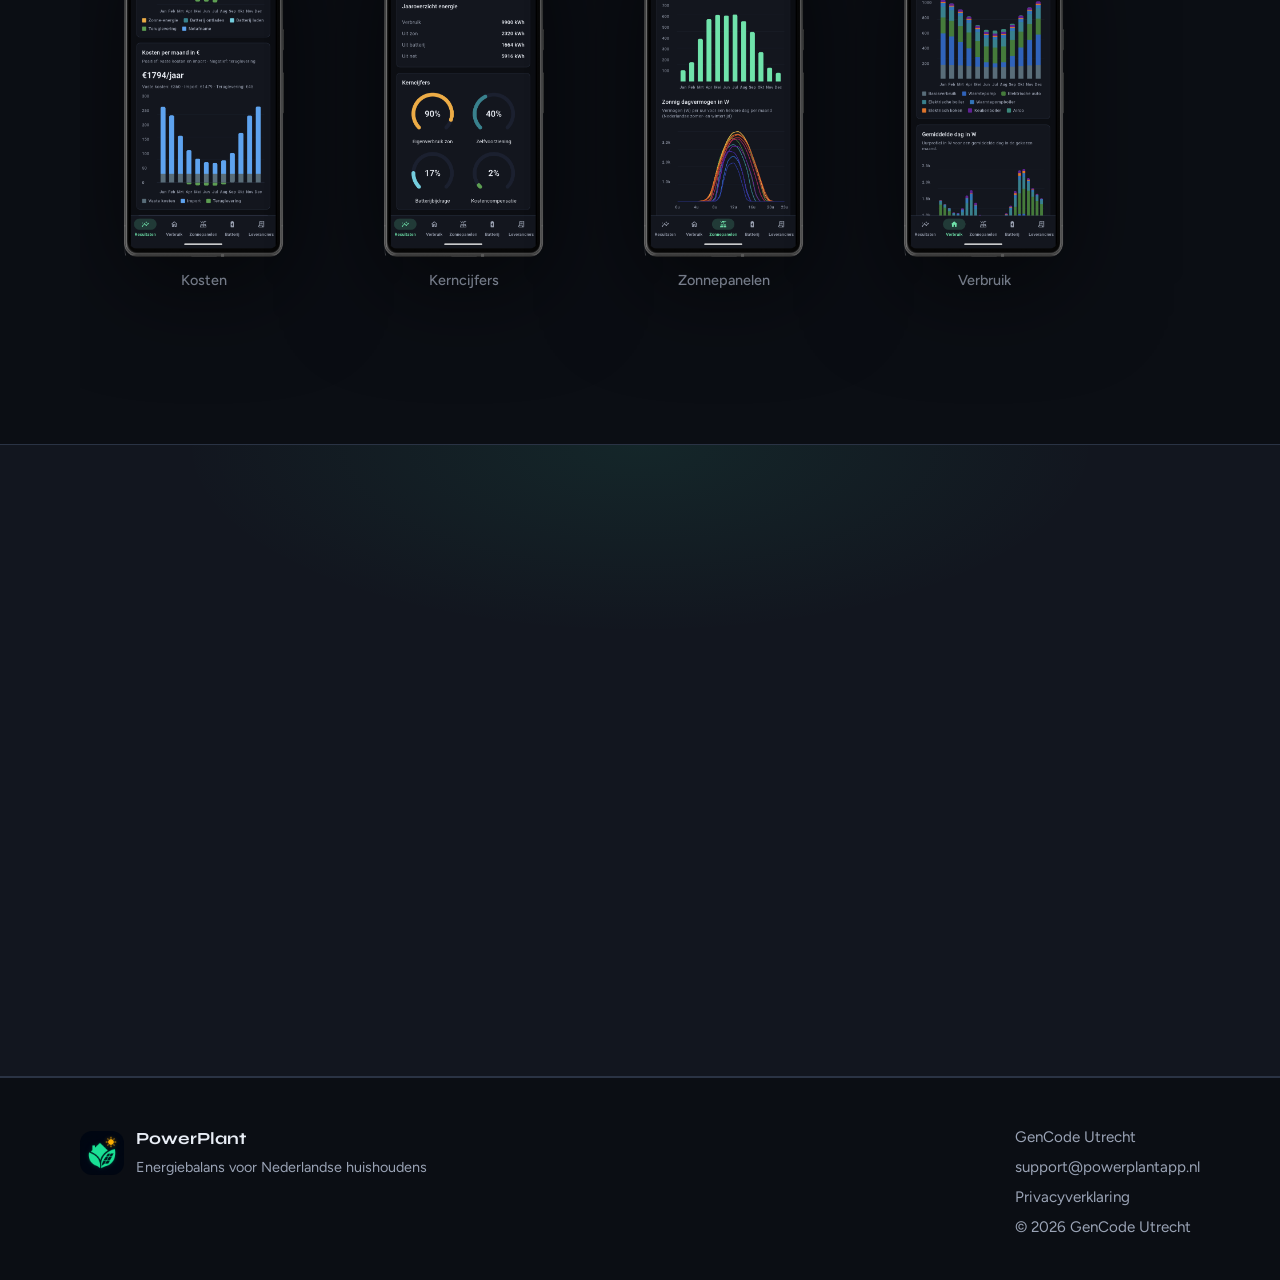
==== commit b07e6c21: "Add files via upload" ====
--- a/index.html
+++ b/index.html
@@ -29,6 +29,7 @@
         </a>
         <nav class="nav" aria-label="Primary">
           <a href="#features" data-i18n="nav.features">Functies</a>
+          <a href="#pro" data-i18n="nav.pro">Pro</a>
           <a href="#screenshots" data-i18n="nav.screenshots">Screenshots</a>
           <a href="#download" data-i18n="nav.download">Download</a>
           <a href="privacy.html" data-i18n="nav.privacy">Privacy</a>
@@ -109,7 +110,8 @@
                 <p data-i18n="features.solar.body">
                   Stel locatie in via GPS of Nederlands adres (PDOK). Bereken
                   maandelijkse opbrengst met Wp, helling, oriëntatie en
-                  systeemrendement — gebaseerd op PVGIS-instraling.
+                  systeemrendement — met een lokaal Nederland-instralingsraster
+                  (afgeleid van PVGIS).
                 </p>
               </div>
             </article>
@@ -176,6 +178,56 @@
                 </p>
               </div>
             </article>
+          </div>
+        </div>
+      </section>
+
+      <section class="section section-pro" id="pro" aria-labelledby="pro-title">
+        <div class="section-inner">
+          <p class="eyebrow reveal" data-i18n="pro.eyebrow">PowerPlant Pro</p>
+          <h2 class="reveal" id="pro-title" data-i18n="pro.title">
+            Meer mogelijkheden met een eenmalige aankoop
+          </h2>
+          <p class="section-lead reveal" data-i18n="pro.lead">
+            De kern van PowerPlant is gratis. PowerPlant Pro is een eenmalige
+            unlock — geen abonnement — en ondersteunt de verdere ontwikkeling
+            van de app.
+          </p>
+
+          <div class="pro-columns reveal">
+            <div class="pro-column">
+              <h3 data-i18n="pro.nowTitle">Nu in Pro</h3>
+              <ul class="pro-list">
+                <li data-i18n="pro.now1">
+                  Configuraties opslaan, openen en opnieuw gebruiken.
+                </li>
+                <li data-i18n="pro.now2">
+                  Selectie uit batterijmerken en -types met realistische
+                  presets.
+                </li>
+                <li data-i18n="pro.now3">
+                  Meerdere paneeloriëntaties, bijvoorbeeld oost–west.
+                </li>
+                <li data-i18n="pro.now4">
+                  Jaarverbruik van woning en apparaten aanpassen, en eigen
+                  apparaten toevoegen.
+                </li>
+              </ul>
+            </div>
+            <div class="pro-column pro-column-later">
+              <h3 data-i18n="pro.laterTitle">Later gepland</h3>
+              <ul class="pro-list">
+                <li data-i18n="pro.later1">
+                  Break-even berekening voor panelen en batterij.
+                </li>
+                <li data-i18n="pro.later2">Dynamische energietarieven.</li>
+                <li data-i18n="pro.later3">
+                  Selectie uit populaire energieleveranciers.
+                </li>
+                <li data-i18n="pro.later4">Energiehandelen met de batterij.</li>
+                <li data-i18n="pro.later5">En meer.</li>
+              </ul>
+            </div>
           </div>
         </div>
       </section>
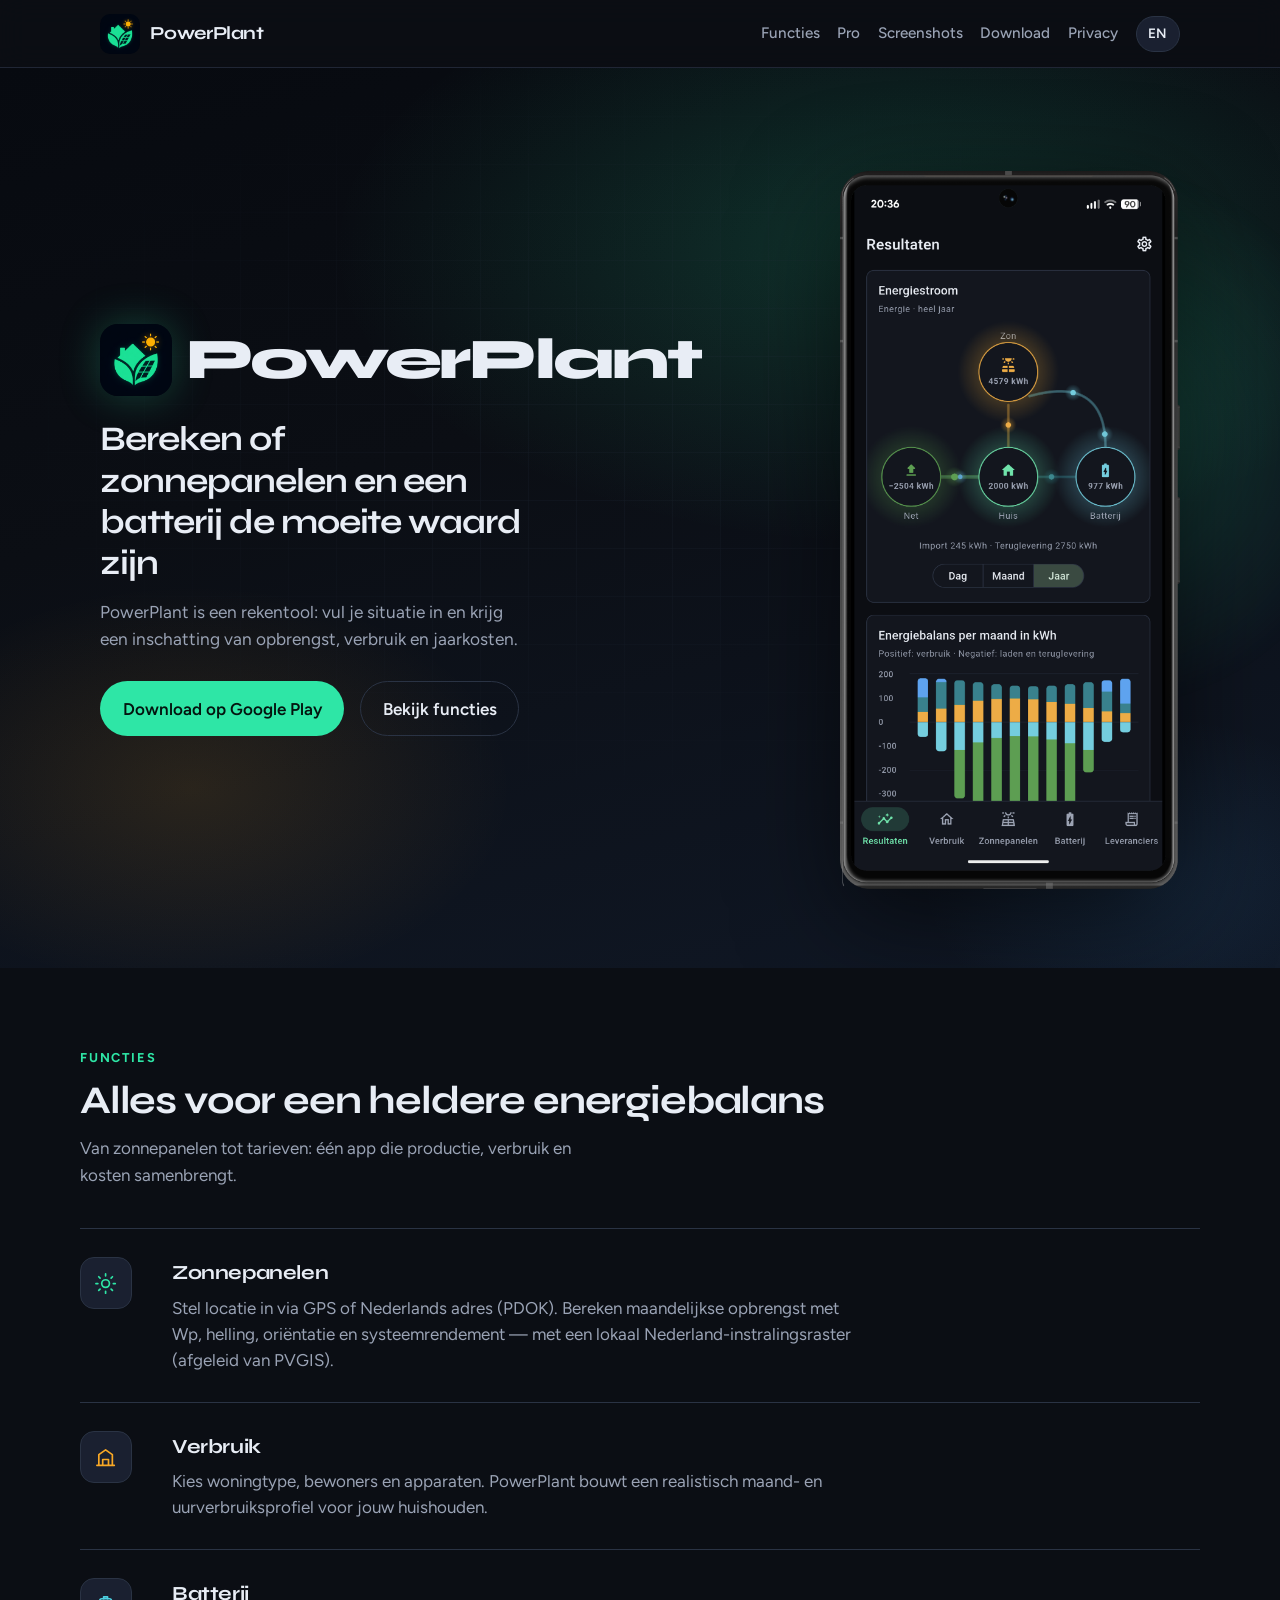
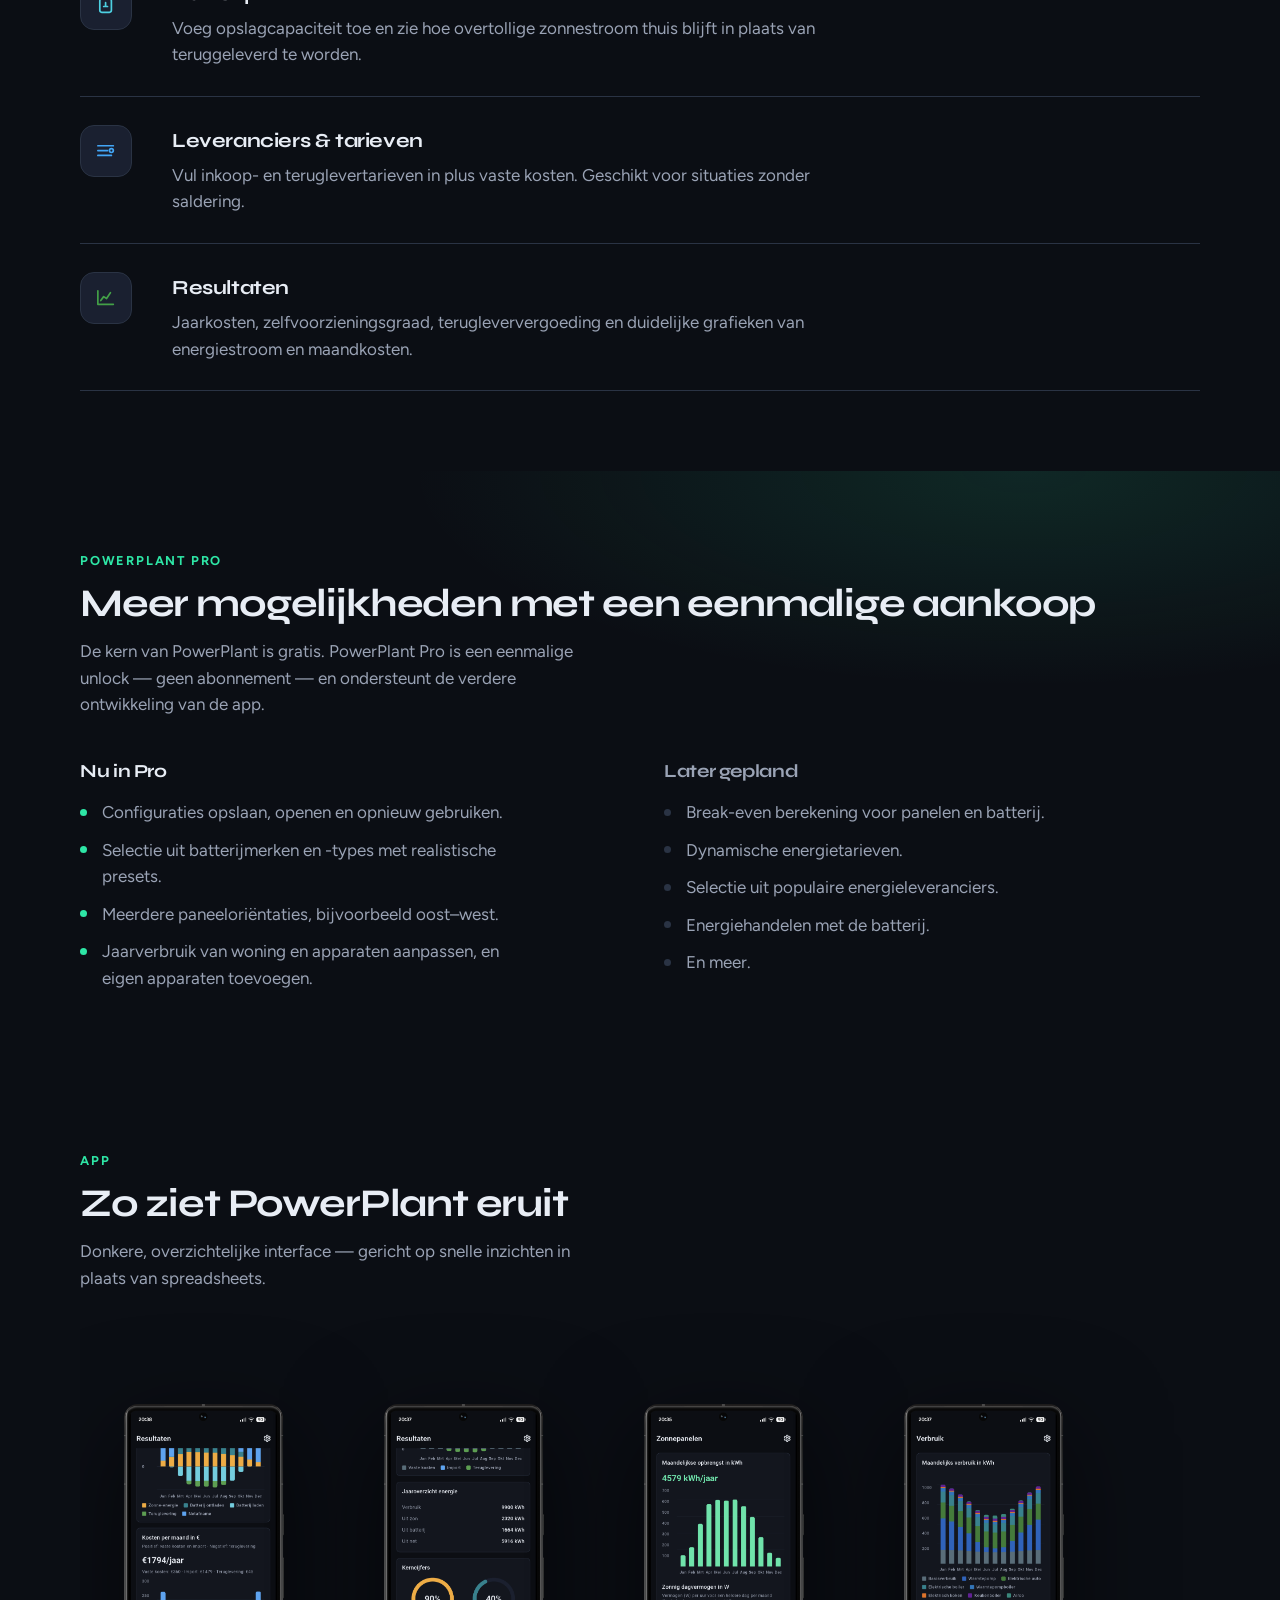
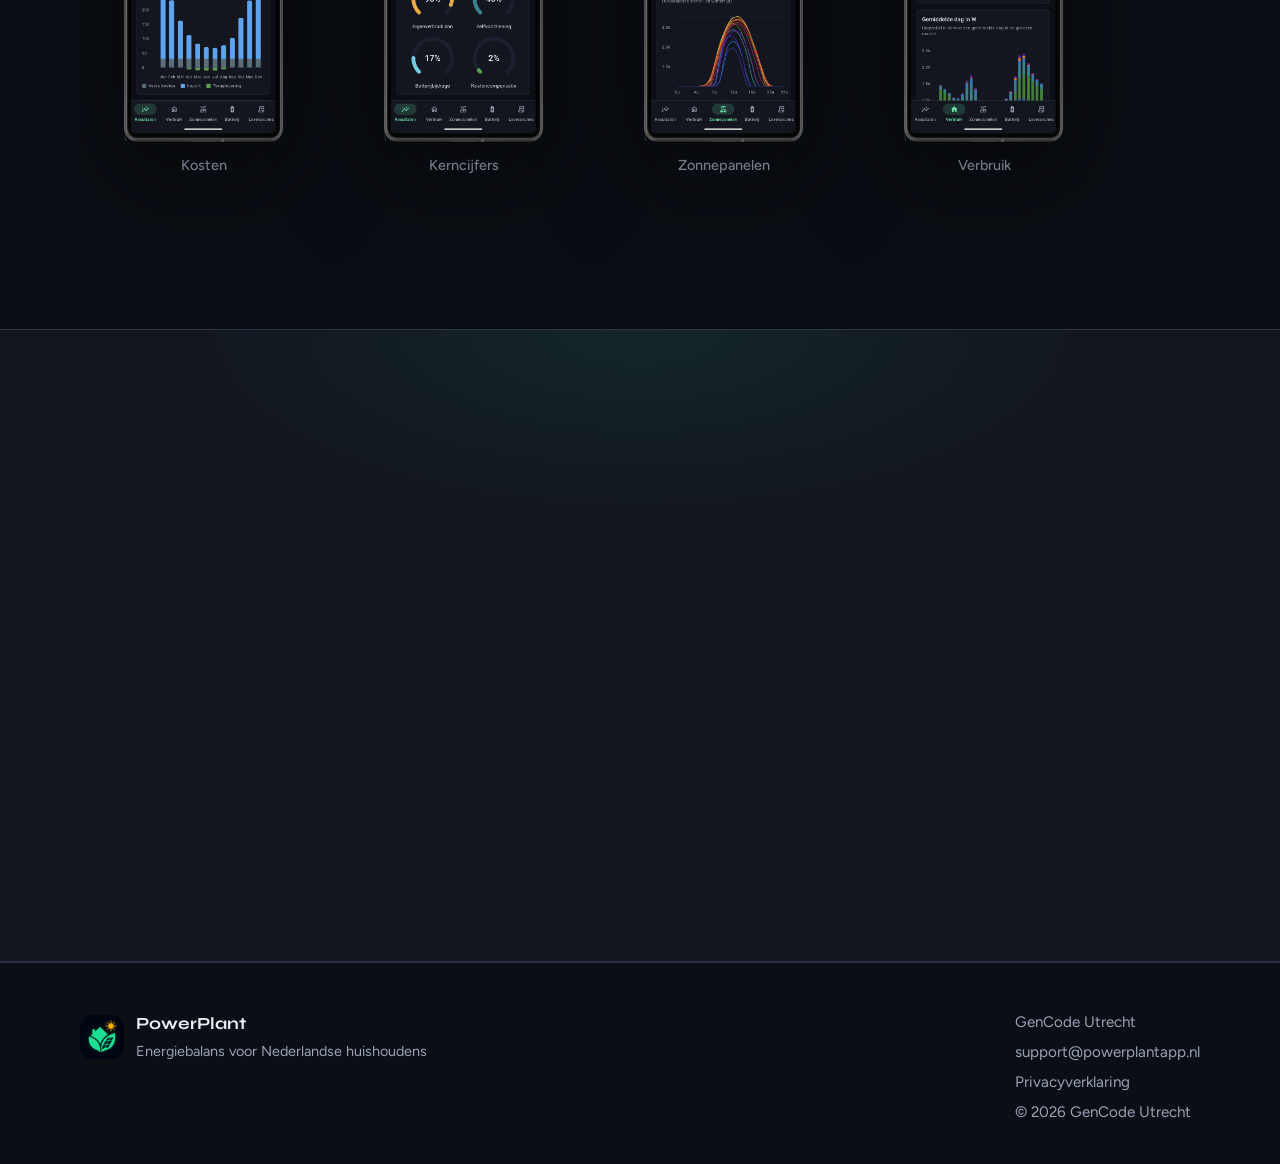
==== commit 12e68769: "Update landing page" ====
--- a/index.html
+++ b/index.html
@@ -67,7 +67,7 @@
             </p>
             <div class="hero-ctas">
               <a class="btn btn-primary" href="#download" data-i18n="hero.ctaPrimary"
-                >Binnenkort downloaden</a
+                >Download op Google Play</a
               >
               <a class="btn btn-ghost" href="#features" data-i18n="hero.ctaSecondary"
                 >Bekijk functies</a
@@ -296,34 +296,33 @@
         <div class="section-inner">
           <p class="eyebrow reveal" data-i18n="download.eyebrow">Download</p>
           <h2 class="reveal" id="download-title" data-i18n="download.title">
-            Binnenkort in de stores
+            Download PowerPlant
           </h2>
           <p class="section-lead reveal" data-i18n="download.lead">
-            De app is nog niet gepubliceerd. Scan later de QR-codes hieronder, of
-            kom terug wanneer we live gaan.
+            Beschikbaar op Google Play. Scan de QR-code of tik erop. De App Store
+            volgt binnenkort.
           </p>
 
           <div class="qr-row reveal">
             <a
-              class="qr-slot is-disabled"
+              class="qr-slot"
               id="link-play"
-              href="#download"
-              aria-disabled="true"
+              href="https://play.google.com/store/apps/details?id=com.powerplant.powerplant&hl=nl"
+              target="_blank"
+              rel="noopener noreferrer"
             >
               <div class="qr-frame">
                 <img
-                  src="assets/qr/google-play.svg"
-                  alt=""
+                  id="qr-play-img"
+                  src="assets/qr/google-play_nl.svg"
+                  alt="Google Play QR-code"
                   width="220"
                   height="220"
                 />
-                <div class="qr-badge" data-i18n="download.soon">
-                  Binnenkort beschikbaar
-                </div>
               </div>
               <div class="qr-meta">
                 <strong data-i18n="download.play">Google Play</strong>
-                <span data-i18n="download.qrHint">QR-code volgt bij publicatie</span>
+                <span data-i18n="download.playHint">Scan of tik om te downloaden</span>
               </div>
             </a>
 
@@ -335,8 +334,9 @@
             >
               <div class="qr-frame">
                 <img
-                  src="assets/qr/app-store.svg"
-                  alt=""
+                  id="qr-appstore-img"
+                  src="assets/qr/app-store_nl.svg"
+                  alt="App Store QR-code (binnenkort)"
                   width="220"
                   height="220"
                 />
@@ -346,7 +346,9 @@
               </div>
               <div class="qr-meta">
                 <strong data-i18n="download.appstore">App Store</strong>
-                <span data-i18n="download.qrHint">QR-code volgt bij publicatie</span>
+                <span data-i18n="download.appstoreHint"
+                  >QR-code volgt bij publicatie</span
+                >
               </div>
             </a>
           </div>
--- a/css/styles.css
+++ b/css/styles.css
@@ -411,6 +411,73 @@
   max-width: 62ch;
 }
 
+/* Pro section */
+.section-pro {
+  background:
+    radial-gradient(
+      80% 60% at 80% 0%,
+      color-mix(in srgb, var(--accent) 12%, transparent),
+      transparent 60%
+    ),
+    var(--bg);
+}
+
+.pro-columns {
+  display: grid;
+  grid-template-columns: 1fr 1fr;
+  gap: 2rem 3rem;
+  margin-top: 2rem;
+}
+
+.pro-column h3 {
+  font-family: var(--font-display);
+  font-size: 1.15rem;
+  margin: 0 0 0.85rem;
+  letter-spacing: -0.02em;
+}
+
+.pro-column-later h3 {
+  color: var(--muted);
+}
+
+.pro-list {
+  margin: 0;
+  padding: 0;
+  list-style: none;
+  display: flex;
+  flex-direction: column;
+  gap: 0.7rem;
+}
+
+.pro-list li {
+  position: relative;
+  padding-left: 1.35rem;
+  color: var(--muted);
+  max-width: 42ch;
+}
+
+.pro-list li::before {
+  content: "";
+  position: absolute;
+  left: 0;
+  top: 0.55em;
+  width: 0.45rem;
+  height: 0.45rem;
+  border-radius: 50%;
+  background: var(--accent);
+}
+
+.pro-column-later .pro-list li::before {
+  background: var(--border);
+}
+
+@media (max-width: 720px) {
+  .pro-columns {
+    grid-template-columns: 1fr;
+    gap: 1.75rem;
+  }
+}
+
 /* Screenshots gallery */
 .shots {
   display: grid;
@@ -502,6 +569,9 @@
   width: 100%;
   height: 100%;
   object-fit: contain;
+}
+
+.qr-slot.is-disabled .qr-frame img {
   opacity: 0.55;
   filter: grayscale(0.2);
 }
